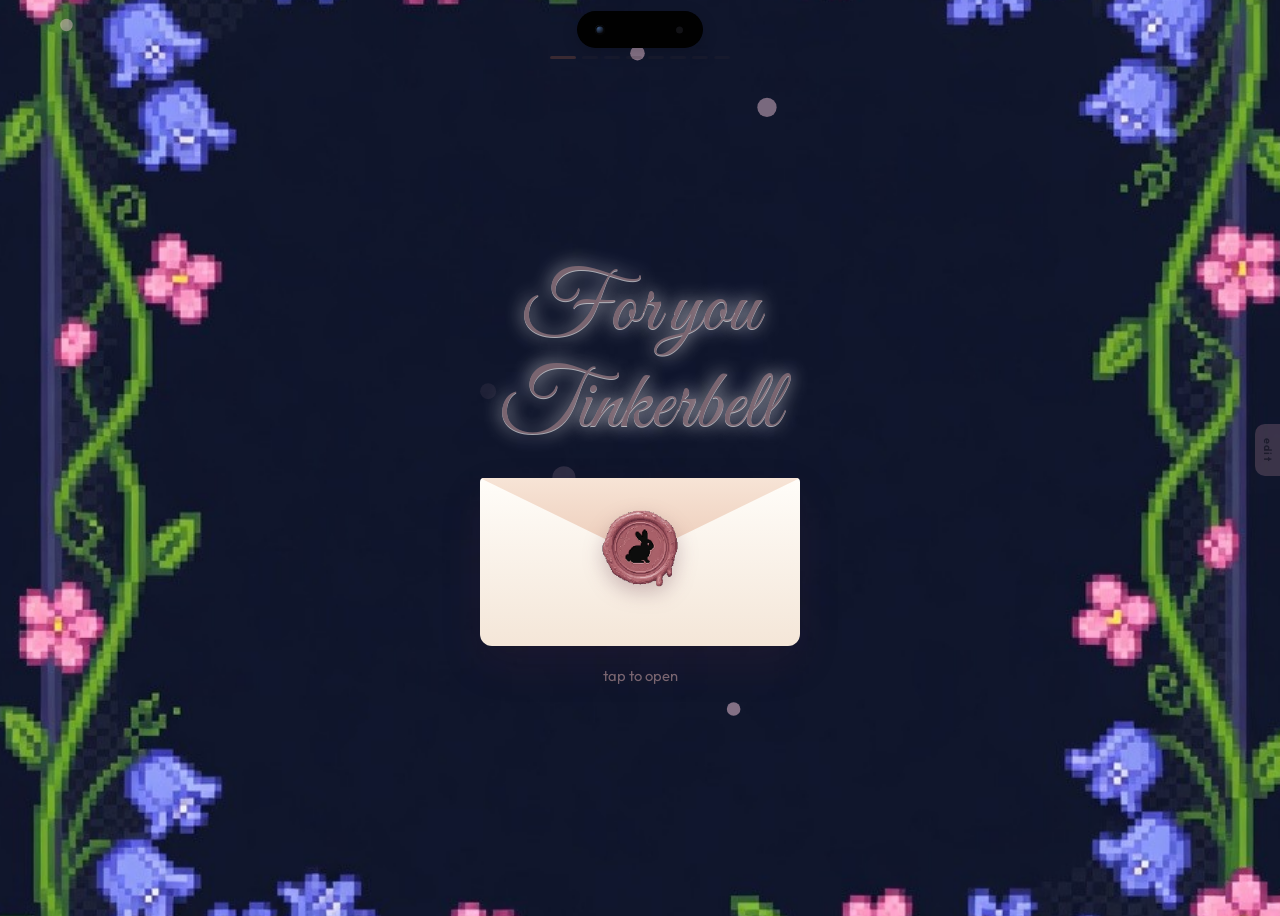
==== meadow/index.html @ b4013d32 "Publish the gift site." ====
<!DOCTYPE html>
<html lang="en">
  <head>
    <meta charset="utf-8" />
    <meta name="viewport" content="width=device-width, initial-scale=1" />
    <title>for Rinn</title>
    <link rel="preconnect" href="https://fonts.googleapis.com" />
    <link rel="preconnect" href="https://fonts.gstatic.com" crossorigin />
    <link
      href="https://fonts.googleapis.com/css2?family=Caveat:wght@500;600&family=Cormorant+Garamond:ital,wght@0,500;0,600;1,500&family=EB+Garamond:ital,wght@0,500;0,600;1,500;1,600&family=Great+Vibes&family=Italiana&family=Outfit:wght@300;400;500;600&family=Playfair+Display:ital,wght@0,500;0,600;1,500&display=swap"
      rel="stylesheet"
    />
    <link rel="stylesheet" href="https://cdn.cursors-4u.net/cursors/animated/tinkerbell-blue-glitter-wings-86681e17-32.css" />
    <link rel="stylesheet" href="styles.css" />
  </head>
  <body>
    <div class="world" id="world">
      <img class="world__meadow" data-src="images.forest" src="assets/melody-meadow.jpg" alt="" />
      <img class="world__clouds" data-src="images.clouds" src="assets/melody-clouds.jpg" alt="" />
    </div>
    <canvas id="sky" aria-hidden="true"></canvas>
    <img class="pixie" id="fairy" data-src="images.fairy" src="assets/pixie.png" alt="" hidden />

    <div class="steps" id="steps" aria-hidden="true"></div>
    <button type="button" class="page-back" id="pageBack" hidden>back</button>

    <main>
      <div class="mn-dim" id="mnDim"></div>
      <div class="meadow-notch" id="meadowNotch" aria-hidden="true">
        <i class="cam"></i>
        <i class="dot"></i>
        <div class="mn-play">
          <img id="mnCover" alt="" />
          <span class="mn-meta">
            <b id="mnTitle"></b>
            <small id="mnArtist"></small>
          </span>
          <div class="mn-controls">
            <button type="button" id="mnPrev" aria-label="previous">⏮</button>
            <button type="button" id="mnPlay" aria-label="play">▶</button>
            <button type="button" id="mnNext" aria-label="next">⏭</button>
          </div>
        </div>
      </div>

      <section class="panel is-on is-dusting" id="scene-open">
        <div class="mail" id="mail">
          <p class="for-you" id="forYou" data-text="load.forYou">For you Tinkerbell</p>
          <button class="letter-card" id="envSeal" type="button" aria-label="open">
            <span class="flap"></span>
            <img class="wax" data-src="images.seal" src="assets/seal.png" alt="" />
          </button>
          <p class="hold" id="holdHint" data-text="load.tap">tap to open</p>
        </div>
      </section>

      <section class="panel" id="scene-love">
        <p class="for-you" data-text="load.love">I love you</p>
        <button class="go" data-to="sky" data-text="load.loveNext">continue</button>
      </section>

      <section class="panel" id="scene-sky">
        <p class="tiny" data-text="sky.kicker">same sky</p>
        <h2 class="display" data-text="sky.title" data-mode="html">you’re far.<br />the moon’s still shared.</h2>
        <div class="windows">
          <div class="window">
            <span data-text="sky.here">here</span>
            <b id="clockHere">--:--</b>
            <em data-text="sky.withYou">with you</em>
          </div>
          <div class="window window--her">
            <span data-text="sky.there">there</span>
            <b id="clockThere">--:--</b>
            <em data-text="sky.thereTime">your night</em>
          </div>
        </div>
        <p class="soft" data-text="sky.lede">long distance doesn’t cancel a first date. it just makes the showing-up part louder.</p>
        <button class="go" data-to="story" data-text="sky.next">keep walking</button>
      </section>

      <section class="panel" id="scene-story">
        <article class="spread">
          <p class="tiny" data-text="story.kicker">chapter one</p>
          <h2 class="display" data-text="story.title" data-mode="html"></h2>
          <p class="soft" data-text="story.lede"></p>
          <p class="tale" id="tale" data-text="story.body"></p>
          <div class="page-nav">
            <button class="ghost" type="button" data-to="sky" data-text="story.back">turn back</button>
            <button class="go dark" data-to="color" data-text="story.next">turn the page</button>
          </div>
        </article>
      </section>

      <section class="panel" id="scene-color">
        <p class="tiny" data-text="color.kicker">her magic</p>
        <h2 class="display" data-text="color.title" data-mode="html"></h2>
        <p class="soft" data-text="color.lede"></p>
        <div class="picks">
          <button class="pick pick--pink" data-tint="pink">
            <img data-src="images.doorPink" src="assets/sky.jpg" alt="" />
            <em data-text="color.pinkHint"></em>
            <strong data-text="color.pinkLabel">pink</strong>
          </button>
          <button class="pick pick--blue" data-tint="blue">
            <img data-src="images.doorBlue" src="assets/moon.jpg" alt="" />
            <em data-text="color.blueHint"></em>
            <strong data-text="color.blueLabel">blue</strong>
          </button>
        </div>
      </section>

      <section class="panel" id="scene-play">
        <p class="tiny" data-text="play.kicker">the errand</p>
        <h2 class="display" data-text="play.title" data-mode="html">fill the heart</h2>
        <p class="soft" data-text="play.lede">tap until it glows. that’s how the meadow lets you in.</p>
        <button class="well" id="well" aria-label="fill the heart">
          <svg viewBox="0 0 32 29" class="well__svg">
            <defs>
              <clipPath id="hclip">
                <path d="M16 27S1 16 1 8.5C1 4 4.5 1 8.5 1 12 1 14.5 3 16 6c1.5-3 4-5 7.5-5C27.5 1 31 4 31 8.5 31 16 16 27 16 27z" />
              </clipPath>
            </defs>
            <path class="well__line" d="M16 27S1 16 1 8.5C1 4 4.5 1 8.5 1 12 1 14.5 3 16 6c1.5-3 4-5 7.5-5C27.5 1 31 4 31 8.5 31 16 16 27 16 27z" />
            <rect id="wellFill" x="0" y="29" width="32" height="29" clip-path="url(#hclip)" fill="#f3b7d0" />
          </svg>
          <span id="wellHint" data-text="play.tap">tap me</span>
        </button>
        <button class="ghost" data-to="letter" data-text="play.skip">skip</button>
      </section>

      <section class="panel panel--scroll" id="scene-letter">
        <p class="tiny" data-text="letter.kicker">the true part</p>
        <article class="note">
          <p class="letter" id="letter" data-text="letter.tap">open me.</p>
          <p class="sign" data-text="signOff">me</p>
          <button class="seal" id="seal" aria-label="open">
            <img data-src="images.seal" src="assets/seal.png" alt="" />
          </button>
        </article>
        <button class="go dark continue" data-next-ask data-text="letter.continue">keep going</button>
      </section>

      <section class="panel" id="scene-ask">
        <p class="tiny" data-text="ask.kicker">the ask</p>
        <h2 class="display" data-text="ask.title" data-mode="html"></h2>
        <p class="soft" data-text="ask.lede"></p>
        <div class="choices">
          <button class="go" data-yes data-text="ask.yes">i’m in</button>
          <button class="nah" data-no data-text="ask.no">nah</button>
        </div>
        <p class="mercy" hidden data-text="ask.mercy"></p>
      </section>

      <section class="panel" id="scene-date" hidden>
        <p class="tiny" data-text="date.kicker">chapter two</p>
        <h2 class="display" data-text="date.title" data-mode="html"></h2>
        <p class="soft" data-text="date.lede"></p>
        <p class="tiny" data-text="date.kindLabel">the date</p>
        <div class="chips">
          <button class="chip" data-kind="movie" data-text="date.kinds.movie"></button>
          <button class="chip" data-kind="walk" data-text="date.kinds.walk"></button>
          <button class="chip" data-kind="questions" data-text="date.kinds.questions"></button>
        </div>
        <p class="tiny" data-text="date.whenLabel">when</p>
        <div class="chips">
          <button class="chip" data-when="weeknight" data-text="date.whens.weeknight"></button>
          <button class="chip" data-when="weekend" data-text="date.whens.weekend"></button>
          <button class="chip" data-when="you" data-text="date.whens.you"></button>
        </div>
        <button class="go" data-lock data-text="date.lock">that’s our date</button>
      </section>

      <section class="panel" id="scene-yes" hidden>
        <div class="kept">
          <img data-src="images.finale" src="assets/storybook.jpg" alt="" />
          <div>
            <p class="tiny" data-text="yes.kicker">kept</p>
            <h2 class="display" data-text="yes.title" data-mode="html"></h2>
            <p class="picked"></p>
            <p class="soft" id="app-line" data-text="yes.appLine"></p>
            <p class="soft" data-text="yes.textMe"></p>
          </div>
        </div>
      </section>

      <section class="panel" id="scene-kind" hidden>
        <p class="tiny" data-text="kind.kicker"></p>
        <h2 class="display" data-text="kind.title" data-mode="html"></h2>
        <p class="soft" data-text="kind.lede"></p>
      </section>
    </main>

    <div id="midGuides" class="mid-guides" hidden>
      <i class="v"></i>
      <i class="h"></i>
    </div>
    <button class="studio-tab" id="studioTab" type="button" title="edit meadow">edit</button>
    <aside class="studio" id="studio" hidden>
      <header>
        <b>meadow</b>
        <button type="button" id="studioClose">close</button>
      </header>
      <p class="studio-hint">mark words on the page, or inside a box. style hits only that mark.</p>
      <div class="style-tool" id="styleTool">
        <p class="mark-read" id="markRead">mark the words. only that part changes.</p>
        <span class="style-lab">font</span>
        <select id="fontPick">
          <option value="">keep font</option>
          <option value="Outfit, system-ui, sans-serif">Outfit</option>
          <option value="'EB Garamond', Georgia, serif">Garamond</option>
          <option value="'Playfair Display', Georgia, serif">Playfair</option>
          <option value="'Cormorant Garamond', Georgia, serif">Cormorant</option>
          <option value="Italiana, serif">Italiana</option>
          <option value="'Great Vibes', cursive">Script</option>
          <option value="'Caveat', cursive">Hand</option>
        </select>
        <span class="style-lab">size</span>
        <select id="sizePick">
          <option value="">keep size</option>
          <option value="14px">14</option>
          <option value="18px">18</option>
          <option value="22px">22</option>
          <option value="28px">28</option>
          <option value="36px">36</option>
          <option value="48px">48</option>
          <option value="64px">64</option>
          <option value="84px">84</option>
        </select>
        <label class="color-line">exact size <input id="sizeNum" type="number" min="12" max="160" step="1" value="46" /></label>
        <div class="style-styles">
          <button type="button" data-write="bold" title="bold"><b>B</b></button>
          <button type="button" data-write="light" title="light">Lt</button>
          <button type="button" data-write="italic" title="italic"><i>I</i></button>
          <button type="button" data-write="underline" title="underline"><u>U</u></button>
          <button type="button" data-write="caps" title="caps">Aa</button>
          <button type="button" data-write="shadow" title="shadow">Sh</button>
        </div>
        <span class="style-lab">this line</span>
        <div class="style-styles">
          <button type="button" data-align="left">left</button>
          <button type="button" data-align="center">middle</button>
          <button type="button" data-align="right">right</button>
        </div>
        <span class="style-lab">place this line</span>
        <div class="place-row">
          <button type="button" id="sizeDown" title="smaller, one row down">−</button>
          <button type="button" id="sizeUp" title="bigger, one row up">+</button>
          <button type="button" id="rowUp" title="up one row">up</button>
          <button type="button" id="rowDown" title="down one row">down</button>
        </div>
        <p class="place-note">drag the line on the page. the cross is the middle, across and down.</p>
        <button type="button" class="style-clear" id="placeReset">put this line back</button>
        <span class="style-lab">this text appears</span>
        <select id="textEnter">
          <option value="">blur (as now)</option>
          <option value="appear">appear</option>
          <option value="fade">fade</option>
          <option value="fly-up">fly up</option>
          <option value="fly-down">fly down</option>
          <option value="fly-left">fly left</option>
          <option value="fly-right">fly right</option>
          <option value="float">float in</option>
          <option value="zoom">zoom</option>
          <option value="wipe">wipe</option>
          <option value="bounce">bounce</option>
          <option value="swivel">swivel</option>
        </select>
        <span class="style-lab">this text leaves</span>
        <select id="textExit">
          <option value="">with the page</option>
          <option value="fade">fade</option>
          <option value="fly-up">fly up</option>
          <option value="fly-down">fly down</option>
          <option value="fly-left">fly left</option>
          <option value="fly-right">fly right</option>
          <option value="zoom">zoom out</option>
          <option value="disappear">disappear</option>
        </select>
        <span class="style-lab">this slide appears</span>
        <select id="slideEnter">
          <option value="">blur (as now)</option>
          <option value="appear">appear</option>
          <option value="fade">fade</option>
          <option value="push">push</option>
          <option value="wipe">wipe</option>
          <option value="zoom">zoom</option>
          <option value="dissolve">dissolve</option>
        </select>
        <span class="style-lab">this slide leaves</span>
        <select id="slideExit">
          <option value="">blur (as now)</option>
          <option value="fade">fade</option>
          <option value="push">push</option>
          <option value="wipe">wipe</option>
          <option value="zoom">zoom</option>
          <option value="dissolve">dissolve</option>
          <option value="disappear">disappear</option>
        </select>
        <span class="style-lab">ink</span>
        <div class="swatches" id="inkSwatches"></div>
        <label class="color-line">custom ink <input type="color" id="inkPick" value="#3a2a32" /></label>
        <span class="style-lab">highlight</span>
        <div class="swatches" id="hiSwatches"></div>
        <button type="button" class="style-clear" id="styleClear">clear style on the mark</button>
      </div>
      <div class="studio-block">
        <label id="skyLabel">wallpaper for this page</label>
        <div class="sky-picker" id="skyPicker"></div>
      </div>
      <div id="pageOrder"></div>
      <div class="studio-pages" id="studioPages"></div>
      <div id="studioFields"></div>
      <p class="studio-msg" id="studioMsg"></p>
      <button type="button" class="studio-save" id="studioSave">save this page</button>
    </aside>
    <script src="content.js"></script>
    <script src="app.js"></script>
  </body>
</html>
---- meadow/styles.css ----
:root {
  --rose: #f4b6c8;
  --ink: #3a2a32;
  --muted: #7a6570;
  --cream: #fff6f0;
  --paper: #fffaf4;
  --line: rgba(58, 42, 50, 0.12);
  --shadow: 0 24px 60px rgba(90, 40, 60, 0.18);
  --ease: cubic-bezier(0.22, 1, 0.36, 1);
  --serif: "EB Garamond", Georgia, serif;
  --ui: "Outfit", system-ui, sans-serif;
  --script: "Great Vibes", cursive;
}

* { box-sizing: border-box; }
html, body {
  margin: 0;
  min-height: 100%;
  background: #f7d6e4;
  color: var(--ink);
  font-family: var(--ui);
  overflow: hidden;
  -webkit-font-smoothing: antialiased;
}
body.is-touch { cursor: auto; }
.pixie { display: none !important; }

.world {
  position: fixed;
  inset: -6%;
  z-index: 0;
  pointer-events: none;
}
.world__meadow, .world__clouds {
  position: absolute;
  inset: 0;
  width: 100%;
  height: 100%;
  object-fit: cover;
}
.world__clouds { opacity: 0.32; mix-blend-mode: soft-light; }

#sky {
  position: fixed;
  inset: 0;
  z-index: 1;
  pointer-events: none;
}

.petals, .floaties {
  position: fixed;
  inset: 0;
  z-index: 2;
  pointer-events: none;
  overflow: hidden;
}
.petal {
  position: absolute;
  top: -20px;
  width: 14px;
  height: 10px;
  border-radius: 80% 0;
  background: linear-gradient(135deg, #fff, var(--rose));
  animation: fall linear infinite;
}
.floater {
  position: absolute;
  bottom: -90px;
  object-fit: contain;
  animation: rise linear infinite;
  filter: drop-shadow(0 8px 12px rgba(0,0,0,.12));
}
@keyframes fall {
  0% { transform: translateY(0) rotate(0); opacity: 0; }
  10% { opacity: .9; }
  100% { transform: translateY(110vh) rotate(340deg); opacity: .2; }
}
@keyframes rise {
  0% { transform: translateY(0) rotate(-8deg); opacity: 0; }
  10% { opacity: .95; }
  100% { transform: translateY(-120vh) rotate(10deg); opacity: 0; }
}

.pixie {
  position: fixed;
  top: 0; left: 0;
  width: 78px; height: 78px;
  object-fit: contain;
  pointer-events: none;
  z-index: 80;
  filter: drop-shadow(0 0 12px rgba(255,220,130,.7));
}
body.is-touch .pixie {
  width: 58px; height: 58px;
  right: 10px; bottom: 14px; left: auto; top: auto;
}

.corners img {
  position: fixed;
  z-index: 6;
  width: 72px; height: 72px;
  object-fit: contain;
  pointer-events: none;
  filter: drop-shadow(0 6px 10px rgba(0,0,0,.1));
}
.corners img:nth-child(1) { top: 8px; left: 8px; transform: rotate(-10deg); }
.corners img:nth-child(2) { top: 8px; right: 8px; transform: scaleX(-1) rotate(-8deg); }
.corners img:nth-child(3) { bottom: 8px; left: 10px; }
.corners img:nth-child(4) { bottom: 8px; right: 10px; }

.meadow-notch {
  position: fixed;
  top: 11px;
  left: 50%;
  transform: translateX(-50%);
  width: 126px;
  height: 37px;
  background: #010101;
  border-radius: 999px;
  z-index: 12;
  pointer-events: none;
  box-shadow: 0 4px 16px rgba(0,0,0,.18);
  transition:
    top 0.62s cubic-bezier(0.32, 0.72, 0, 1),
    width 0.62s cubic-bezier(0.32, 0.72, 0, 1),
    height 0.62s cubic-bezier(0.32, 0.72, 0, 1),
    transform 0.62s cubic-bezier(0.32, 0.72, 0, 1),
    border-radius 0.62s cubic-bezier(0.32, 0.72, 0, 1);
}
.meadow-notch.is-playing { pointer-events: auto; }
.mn-dim {
  position: fixed;
  inset: 0;
  z-index: 11;
  background: rgba(24, 12, 18, 0.28);
  opacity: 0;
  pointer-events: none;
  transition: opacity 0.45s ease;
}
.mn-dim.on { opacity: 1; pointer-events: auto; }
.meadow-notch.is-open,
.meadow-notch.is-playing {
  width: 220px;
  height: 40px;
}
.meadow-notch.is-sheet {
  top: 46%;
  width: min(300px, 86vw);
  height: 340px;
  transform: translate(-50%, -50%);
  border-radius: 28px;
  z-index: 20;
}
.meadow-notch.is-playing .cam,
.meadow-notch.is-playing .dot,
.meadow-notch.is-open .cam,
.meadow-notch.is-open .dot { opacity: 0; }
.mn-play {
  position: absolute;
  inset: 0;
  display: flex;
  align-items: center;
  gap: 8px;
  padding: 0 7px;
  opacity: 0;
  color: #fff;
  font-family: Outfit, system-ui, sans-serif;
}
.meadow-notch.is-playing .mn-play { opacity: 1; }
.mn-play img {
  width: 26px;
  height: 26px;
  border-radius: 7px;
  object-fit: cover;
  flex: 0 0 26px;
  background: #222;
}
.mn-meta {
  flex: 1;
  min-width: 0;
  display: flex;
  flex-direction: column;
}
.mn-play b {
  font-size: 0.68rem;
  font-weight: 600;
  white-space: nowrap;
  overflow: hidden;
  text-overflow: ellipsis;
}
.mn-play small {
  display: none;
  opacity: 0.7;
  font-size: 0.78rem;
}
.meadow-notch.is-sheet .mn-play {
  flex-direction: column;
  justify-content: center;
  gap: 14px;
  padding: 22px 18px;
}
.meadow-notch.is-sheet .mn-play img {
  width: 168px;
  height: 168px;
  border-radius: 18px;
}
.meadow-notch.is-sheet .mn-meta { align-items: center; text-align: center; }
.meadow-notch.is-sheet .mn-play b { font-size: 1rem; }
.meadow-notch.is-sheet .mn-play small { display: block; }
.mn-controls { display: contents; }
.meadow-notch.is-sheet .mn-controls {
  display: flex;
  align-items: center;
  justify-content: center;
  gap: 22px;
}
.meadow-notch.is-sheet .mn-play button { width: 36px; height: 36px; font-size: 1rem; }
.mn-play button {
  border: 0;
  background: transparent;
  color: #fff;
  width: 22px;
  height: 22px;
  padding: 0;
  font-size: 0.72rem;
  cursor: pointer;
  flex: 0 0 auto;
}
.letter-card.is-orb {
  overflow: hidden;
  box-shadow: none;
  border-radius: 50%;
  background: #010101;
}
.letter-card.is-orb .flap,
.letter-card.is-orb .wax { opacity: 0; }
.meadow-notch .cam,
.meadow-notch .dot {
  position: absolute;
  top: 50%;
  transform: translateY(-50%);
  border-radius: 50%;
}
.meadow-notch .cam {
  left: 18px;
  width: 10px;
  height: 10px;
  background: radial-gradient(circle at 34% 30%, #3d5a86, #09090c 64%);
  box-shadow: inset 0 0 0 1.4px #050506;
}
.meadow-notch .dot {
  right: 20px;
  width: 7px;
  height: 7px;
  background: #121216;
}
body.studio-open .meadow-notch {
  left: calc((100% - min(400px, 46vw)) / 2);
}
.steps {
  position: fixed;
  top: 56px;
  left: 50%;
  transform: translateX(-50%);
  z-index: 7;
  display: flex;
  gap: 6px;
}
.steps i {
  width: 16px; height: 3px;
  border-radius: 2px;
  background: rgba(58,42,50,.18);
}
.steps i.on { background: #3a2a32; width: 26px; }
.steps i.done { background: var(--rose); }
.page-back {
  position: fixed;
  left: 18px;
  bottom: 18px;
  z-index: 8;
  border: 0;
  background: rgba(255, 250, 244, 0.86);
  color: #3a2a32;
  font-family: var(--ui);
  letter-spacing: 0.14em;
  text-transform: uppercase;
  font-size: 0.72rem;
  padding: 10px 14px;
  border-radius: 999px;
  cursor: pointer;
  box-shadow: 0 8px 20px rgba(58, 42, 50, 0.08);
}
.page-back[hidden] { display: none !important; }
.page-nav {
  display: flex;
  justify-content: center;
  align-items: center;
  gap: 18px;
  margin-top: 8px;
}
.seal.is-breaking {
  animation: sealBreak 0.55s cubic-bezier(0.22, 1, 0.36, 1);
}
@keyframes sealBreak {
  0% { transform: rotate(0deg) scale(1); }
  25% { transform: rotate(-10deg) scale(1.06); }
  55% { transform: rotate(8deg) scale(0.94); }
  100% { transform: rotate(0deg) scale(1); }
}

main { position: relative; z-index: 4; min-height: 100dvh; }

.panel {
  position: absolute;
  inset: 0;
  display: grid;
  place-items: center;
  padding: 88px 22px 40px;
  opacity: 0;
  pointer-events: none;
  transform: translateY(16px);
  transition: opacity .7s var(--ease), transform .7s var(--ease);
}
.panel.is-on {
  opacity: 1;
  pointer-events: auto;
  transform: none;
  z-index: 5;
  grid-template-columns: minmax(0, 1fr);
}
.panel.is-on.is-leaving {
  pointer-events: none;
  transition: none;
  animation: panelBlurOut 0.7s ease forwards;
}
@keyframes panelBlurOut {
  from { opacity: 1; filter: blur(0); transform: translateY(0); }
  to { opacity: 0; filter: blur(14px); transform: translateY(-18px); }
}
.panel--scroll.is-on {
  display: flex;
  flex-direction: column;
  align-items: center;
  justify-content: flex-start;
  overflow-y: auto;
  -webkit-overflow-scrolling: touch;
}

.tiny {
  margin: 0 0 10px;
  font-size: .7rem;
  letter-spacing: .32em;
  text-transform: uppercase;
  color: var(--muted);
}
.display {
  margin: 0 auto 12px;
  max-width: 16ch;
  font-family: var(--serif);
  font-size: clamp(2.1rem, 6.5vw, 4.2rem);
  font-weight: 500;
  line-height: 1;
  letter-spacing: -.03em;
  text-align: center;
}
.soft {
  margin: 0 auto 22px;
  max-width: 38ch;
  color: var(--muted);
  line-height: 1.6;
  text-align: center;
  font-weight: 300;
}
.script {
  margin: 0;
  font-family: var(--script);
  font-size: clamp(4.4rem, 16vw, 8rem);
  font-weight: 400;
  line-height: .9;
  background: linear-gradient(180deg, #fff, #f3c4d8 50%, #d9a07a);
  -webkit-background-clip: text;
  background-clip: text;
  color: transparent;
}
.script span {
  display: inline-block;
  opacity: 0;
  transform: translateY(20px);
  animation: in .9s var(--ease) forwards;
}
@keyframes in { to { opacity: 1; transform: none; } }

.mail {
  width: min(320px, 88vw);
  position: relative;
  text-align: center;
}
.for-you {
  margin: 0 0 22px;
  font-family: var(--script);
  font-size: clamp(2.2rem, 8vw, 3.4rem);
  font-weight: 400;
  line-height: 1.15;
  white-space: pre-line;
  color: #2a1c24;
  text-shadow: 0 0 18px rgba(255, 255, 255, 0.85), 0 1px 0 rgba(255, 255, 255, 0.6);
  animation: envIn 0.9s var(--ease) both;
}
.letter-card {
  position: relative;
  width: 100%;
  height: 168px;
  border: 0;
  padding: 0;
  cursor: pointer;
  background: linear-gradient(#fffdf9, #f4e6d8);
  border-radius: 4px 4px 12px 12px;
  box-shadow: 0 18px 40px rgba(90, 40, 60, 0.16);
  animation: envIn 1.05s var(--ease) 0.08s both;
  overflow: hidden;
}
.letter-card .flap {
  position: absolute;
  left: 0; right: 0; top: 0;
  height: 78px;
  background: linear-gradient(#f7e4d6, #eccbb8);
  clip-path: polygon(0 0, 100% 0, 50% 100%);
}
.letter-card .wax {
  position: absolute;
  left: 50%;
  top: 30px;
  width: 78px;
  height: 80px;
  margin-left: -39px;
  object-fit: contain;
  pointer-events: none;
  z-index: 2;
  filter: drop-shadow(0 8px 10px rgba(90, 40, 60, 0.28));
}
.letter-card:active { transform: scale(0.98); }
.mail.is-open .hold {
  opacity: 0;
  transition: 0.35s ease;
}
.suck-orb {
  position: fixed;
  z-index: 40;
  border-radius: 50%;
  background: #010101;
  pointer-events: none;
  box-shadow: 0 10px 28px rgba(0, 0, 0, 0.28);
  opacity: 0;
}
@keyframes envIn {
  from { opacity: 0; transform: translateY(18px); }
  to { opacity: 1; transform: none; }
}
.hold { color: var(--muted); font-size: .92rem; margin: 16px 0 0; }

body[data-sky="aurora"] {
  background: linear-gradient(180deg, #1b1433 0%, #5b6db5 42%, #f4b6c8 100%);
}
body[data-sky="aurora"] .world__meadow,
body[data-sky="aurora"] .world__clouds { opacity: 0; }
body[data-sky="night"] { background: #0d1018; }
body[data-sky="night"] .world__clouds { opacity: 0.12; }
body[data-sky="paper"] { background: #f3e6d4; }
body[data-sky="rose"] { background: linear-gradient(180deg, #ffd6e8, #c97a9a); }
body[data-sky="ocean"] { background: linear-gradient(180deg, #d5e7f8, #3a5a8c); }
body[data-sky="lilac"] { background: linear-gradient(180deg, #efe4ff, #8d74c4); }
body[data-sky="gold"] { background: linear-gradient(180deg, #fff1cf, #e0a15a); }
body[data-sky="candle"] { background: linear-gradient(180deg, #2a160f, #c47a45 70%, #f2d2a2); }
body[data-sky="blush"] { background: linear-gradient(165deg, #fff7f2, #f4b6c8 55%, #8fb4ea); }
body[data-sky="midnight"] { background: radial-gradient(circle at 50% 20%, #243056, #070910 70%); }
body[data-sky="peach"] { background: linear-gradient(180deg, #ffe0cc, #f0a07a); }
body[data-sky="fairy"] { background: radial-gradient(circle at 30% 20%, #fff6c8, transparent 40%), linear-gradient(180deg, #1b1433, #f4b6c8); }
body[data-sky="rain"] { background: linear-gradient(180deg, #8ea0b5, #2c3644); }
body[data-sky="rose"] .world__meadow,
body[data-sky="rose"] .world__clouds,
body[data-sky="ocean"] .world__meadow,
body[data-sky="ocean"] .world__clouds,
body[data-sky="lilac"] .world__meadow,
body[data-sky="lilac"] .world__clouds,
body[data-sky="gold"] .world__meadow,
body[data-sky="gold"] .world__clouds,
body[data-sky="candle"] .world__meadow,
body[data-sky="candle"] .world__clouds,
body[data-sky="blush"] .world__meadow,
body[data-sky="blush"] .world__clouds,
body[data-sky="midnight"] .world__meadow,
body[data-sky="midnight"] .world__clouds,
body[data-sky="peach"] .world__meadow,
body[data-sky="peach"] .world__clouds,
body[data-sky="fairy"] .world__meadow,
body[data-sky="fairy"] .world__clouds,
body[data-sky="rain"] .world__meadow,
body[data-sky="rain"] .world__clouds { opacity: 0; }
.is-dusting { visibility: hidden !important; }
.mg-word {
  display: inline-block;
  white-space: nowrap;
}
.mg {
  display: inline-block;
  vertical-align: baseline;
  line-height: inherit;
}
.magic-in .mg {
  animation: mgIn 0.55s cubic-bezier(0.22, 1, 0.36, 1) forwards;
  animation-delay: calc(var(--i) * 0.04s);
}
.magic-out .mg {
  animation: mgOut 0.55s ease forwards;
  animation-delay: calc(var(--i) * 0.028s);
}
.magic-block.magic-in { animation: mgIn 0.7s cubic-bezier(0.22, 1, 0.36, 1) forwards; }
.magic-block.magic-out { animation: mgOut 0.65s ease forwards; }
.letter-card.magic-hold { opacity: 0; }
.letter-card.magic-in { animation: cardIn 0.8s cubic-bezier(0.22, 1, 0.36, 1) 0.1s forwards; }
.letter-card.magic-out { animation: cardOut 0.6s ease forwards; }
@keyframes mgIn {
  from { opacity: 0; transform: translateY(8px); filter: blur(6px); }
  to { opacity: 1; transform: none; filter: blur(0); }
}
@keyframes mgOut {
  from { opacity: 1; transform: none; filter: blur(0); }
  to { opacity: 0; transform: translateY(-8px); filter: blur(8px); }
}
@keyframes cardIn {
  from { opacity: 0; transform: translateY(12px); filter: blur(8px); }
  to { opacity: 1; transform: none; filter: blur(0); }
}
@keyframes cardOut {
  to { opacity: 0; transform: translateY(-8px); filter: blur(10px); }
}

.studio-tab {
  position: fixed;
  top: 50%;
  right: 0;
  z-index: 91;
  transform: translateY(-50%);
  border: 0;
  writing-mode: vertical-rl;
  padding: 14px 7px;
  border-radius: 10px 0 0 10px;
  background: rgba(244, 182, 200, 0.55);
  color: #3a2a32;
  font: 600 0.68rem/1 var(--ui);
  letter-spacing: 0.12em;
  cursor: pointer;
  opacity: 0.35;
}
.studio-tab:hover { opacity: 1; }
body.studio-open .studio-tab { display: none; }
.studio {
  position: fixed;
  top: 0;
  right: 0;
  bottom: 0;
  z-index: 90;
  width: min(400px, 46vw);
  background: #fffaf6;
  color: #3a2a32;
  box-shadow: -16px 0 40px rgba(30, 10, 20, 0.16);
  padding: 14px 14px 18px;
  overflow: auto;
  font-family: var(--ui);
}
.studio[hidden] { display: none !important; }
body.studio-open .world,
body.studio-open #sky,
body.studio-open .steps {
  right: min(400px, 46vw);
  width: auto;
}
body.studio-open main {
  margin-right: min(400px, 46vw);
}
.studio header {
  display: flex;
  justify-content: space-between;
  align-items: center;
  margin-bottom: 8px;
}
.studio header b { font-size: 0.95rem; }
.studio header button {
  border: 0;
  background: transparent;
  color: #7a6570;
  cursor: pointer;
}
.studio-hint { font-size: 0.75rem; color: #7a6570; margin: 0 0 12px; }
.studio-pages {
  display: flex;
  flex-wrap: wrap;
  gap: 6px;
  margin: 0 0 12px;
}
.studio-pages button {
  border: 0;
  border-radius: 999px;
  padding: 5px 9px;
  background: #f3e6ea;
  color: #3a2a32;
  font: 600 0.68rem/1 var(--ui);
  cursor: pointer;
}
.studio-pages button.on { background: #f4b6c8; }
.studio-block { margin: 0 0 12px; }
.studio-block label {
  display: block;
  font-size: 0.68rem;
  letter-spacing: 0.14em;
  text-transform: uppercase;
  color: #7a6570;
  margin-bottom: 6px;
}
.studio-block input,
.studio-block textarea,
.studio-edit {
  width: 100%;
  border: 1px solid rgba(58, 42, 50, 0.14);
  border-radius: 10px;
  padding: 8px 10px;
  font: 15px/1.45 var(--ui);
  background: #fff;
  color: #3a2a32;
}
.studio-edit {
  min-height: 2.8em;
  white-space: pre-wrap;
  overflow-wrap: anywhere;
}
.studio-edit[data-kind="area"] { min-height: 7.4em; }
.studio-edit:focus,
.studio-edit.is-marked {
  border-color: #e07a9a;
  box-shadow: 0 0 0 3px rgba(244, 182, 200, 0.45);
  outline: none;
}
.is-style-target {
  outline: 2px solid #e07a9a;
  outline-offset: 5px;
  border-radius: 10px;
}
.style-tool {
  margin: 0 0 14px;
  padding-bottom: 12px;
  border-bottom: 1px solid rgba(58, 42, 50, 0.08);
}
.mark-read {
  margin: 0 0 8px;
  min-height: 2.4em;
  font-size: 0.78rem;
  color: #7a6570;
}
.mark-read b { color: #3a2a32; font-weight: 600; }
.style-lab {
  display: block;
  margin: 8px 0 4px;
  font-size: 0.68rem;
  letter-spacing: 0.14em;
  text-transform: uppercase;
  color: #7a6570;
}
.style-tool select {
  width: 100%;
  border: 1px solid rgba(58, 42, 50, 0.14);
  border-radius: 10px;
  padding: 7px 8px;
  background: #fff;
  color: #3a2a32;
  font: 14px/1.2 var(--ui);
}
.style-styles { display: flex; flex-wrap: wrap; gap: 6px; margin-top: 8px; }
.style-styles button,
.style-clear {
  border: 1px solid rgba(58, 42, 50, 0.12);
  background: #fff;
  color: #3a2a32;
  border-radius: 9px;
  cursor: pointer;
  font-family: var(--ui);
}
.style-styles button {
  flex: 1 1 28%;
  height: 32px;
  font-weight: 650;
}
.style-styles button.on { background: #f4b6c8; }
.swatches { display: flex; flex-wrap: wrap; gap: 6px; }
.swatch {
  width: 22px;
  height: 22px;
  padding: 0;
  border-radius: 50%;
  border: 1px solid rgba(58, 42, 50, 0.18);
  cursor: pointer;
}
.color-line {
  display: flex;
  align-items: center;
  gap: 8px;
  margin-top: 6px;
  font-size: 0.75rem;
  color: #7a6570;
}
.style-clear {
  width: 100%;
  margin-top: 8px;
  padding: 8px;
  font-size: 0.75rem;
  font-weight: 600;
}
.place-row { display: flex; gap: 6px; }
.place-row button {
  flex: 1;
  height: 32px;
  border: 1px solid rgba(58, 42, 50, 0.12);
  background: #fff;
  color: #3a2a32;
  border-radius: 9px;
  cursor: pointer;
  font: 600 0.78rem/1 var(--ui);
}
.place-note { margin: 6px 0 0; font-size: 0.72rem; color: #7a6570; }
.order-row { display: flex; align-items: center; gap: 6px; margin: 0 0 6px; }
.order-row b { flex: 1; font-size: 0.85rem; font-weight: 600; text-transform: lowercase; }
.order-row button {
  border: 1px solid rgba(58, 42, 50, 0.12);
  background: #fff;
  color: #3a2a32;
  border-radius: 9px;
  padding: 4px 8px;
  font: 600 0.72rem/1 var(--ui);
  cursor: pointer;
}
.order-row button:disabled { opacity: 0.35; }
body.studio-open [data-text] { cursor: grab; }
body.studio-open [data-text].is-placing { cursor: grabbing; outline: 1px dashed rgba(224, 122, 154, 0.9); outline-offset: 4px; }
.mid-guides {
  position: fixed;
  z-index: 30;
  pointer-events: none;
}
.mid-guides[hidden] { display: none !important; }
.mid-guides .v,
.mid-guides .h {
  position: absolute;
  background: rgba(224, 122, 154, 0.95);
}
.mid-guides .v { left: 50%; top: 0; bottom: 0; width: 1px; }
.mid-guides .h { top: 50%; left: 0; right: 0; height: 1px; }
.mid-guides.hot-x .v,
.mid-guides.hot-y .h {
  background: #fff;
  box-shadow: 0 0 0 1px #e07a9a;
}
.panel.ppt-enter,
.panel.ppt-leave { transition: none; }
.panel.ppt-enter[data-enter="appear"] { animation: pptAppear .35s steps(1, end) both; }
.panel.ppt-enter[data-enter="fade"] { animation: pptFadeIn .7s ease both; }
.panel.ppt-enter[data-enter="push"] { animation: pptPushIn .7s cubic-bezier(0.22, 1, 0.36, 1) both; }
.panel.ppt-enter[data-enter="wipe"] { animation: pptWipeIn .7s ease both; }
.panel.ppt-enter[data-enter="zoom"] { animation: pptZoomIn .7s cubic-bezier(0.22, 1, 0.36, 1) both; }
.panel.ppt-enter[data-enter="dissolve"] { animation: pptDissolveIn .8s ease both; }
.panel.is-on.ppt-leave[data-leave="fade"] { animation: pptFadeOut .7s ease both; }
.panel.is-on.ppt-leave[data-leave="push"] { animation: pptPushOut .7s ease both; }
.panel.is-on.ppt-leave[data-leave="wipe"] { animation: pptWipeOut .7s ease both; }
.panel.is-on.ppt-leave[data-leave="zoom"] { animation: pptZoomOut .7s ease both; }
.panel.is-on.ppt-leave[data-leave="dissolve"] { animation: pptDissolveOut .7s ease both; }
.panel.is-on.ppt-leave[data-leave="disappear"] { animation: pptDisappear .2s steps(1, end) both; }
.ppt-in[data-ppt="appear"] { animation: pptAppear .35s steps(1, end) both; }
.ppt-in[data-ppt="fade"] { animation: pptFadeIn .65s ease both; }
.ppt-in[data-ppt="fly-up"] { animation: pptFlyUp .7s cubic-bezier(0.22, 1, 0.36, 1) both; }
.ppt-in[data-ppt="fly-down"] { animation: pptFlyDown .7s cubic-bezier(0.22, 1, 0.36, 1) both; }
.ppt-in[data-ppt="fly-left"] { animation: pptFlyLeft .7s cubic-bezier(0.22, 1, 0.36, 1) both; }
.ppt-in[data-ppt="fly-right"] { animation: pptFlyRight .7s cubic-bezier(0.22, 1, 0.36, 1) both; }
.ppt-in[data-ppt="float"] { animation: pptFloatIn .8s ease both; }
.ppt-in[data-ppt="zoom"] { animation: pptZoomIn .65s cubic-bezier(0.22, 1, 0.36, 1) both; }
.ppt-in[data-ppt="wipe"] { animation: pptWipeIn .7s ease both; }
.ppt-in[data-ppt="bounce"] { animation: pptBounce .8s cubic-bezier(0.22, 1, 0.36, 1) both; }
.ppt-in[data-ppt="swivel"] { animation: pptSwivel .7s ease both; }
.ppt-out[data-ppt-out="fade"] { animation: pptFadeOut .55s ease both; }
.ppt-out[data-ppt-out="fly-up"] { animation: pptFlyOutUp .55s ease both; }
.ppt-out[data-ppt-out="fly-down"] { animation: pptFlyOutDown .55s ease both; }
.ppt-out[data-ppt-out="fly-left"] { animation: pptFlyOutLeft .55s ease both; }
.ppt-out[data-ppt-out="fly-right"] { animation: pptFlyOutRight .55s ease both; }
.ppt-out[data-ppt-out="zoom"] { animation: pptZoomOut .55s ease both; }
.ppt-out[data-ppt-out="disappear"] { animation: pptDisappear .2s steps(1, end) both; }
@keyframes pptAppear { from { opacity: 0; } to { opacity: 1; } }
@keyframes pptFadeIn { from { opacity: 0; } to { opacity: 1; } }
@keyframes pptFadeOut { to { opacity: 0; } }
@keyframes pptDisappear { to { opacity: 0; } }
@keyframes pptFlyUp { from { opacity: 0; transform: translateY(36px); } to { opacity: 1; transform: none; } }
@keyframes pptFlyDown { from { opacity: 0; transform: translateY(-36px); } to { opacity: 1; transform: none; } }
@keyframes pptFlyLeft { from { opacity: 0; transform: translateX(40px); } to { opacity: 1; transform: none; } }
@keyframes pptFlyRight { from { opacity: 0; transform: translateX(-40px); } to { opacity: 1; transform: none; } }
@keyframes pptFlyOutUp { to { opacity: 0; transform: translateY(-28px); } }
@keyframes pptFlyOutDown { to { opacity: 0; transform: translateY(28px); } }
@keyframes pptFlyOutLeft { to { opacity: 0; transform: translateX(-36px); } }
@keyframes pptFlyOutRight { to { opacity: 0; transform: translateX(36px); } }
@keyframes pptFloatIn { from { opacity: 0; transform: translateY(18px); } to { opacity: 1; transform: none; } }
@keyframes pptZoomIn { from { opacity: 0; transform: scale(0.82); } to { opacity: 1; transform: none; } }
@keyframes pptZoomOut { to { opacity: 0; transform: scale(0.8); } }
@keyframes pptPushIn { from { opacity: 0; transform: translateX(12%); } to { opacity: 1; transform: none; } }
@keyframes pptPushOut { to { opacity: 0; transform: translateX(-12%); } }
@keyframes pptWipeIn { from { clip-path: inset(0 100% 0 0); } to { clip-path: inset(0 0 0 0); } }
@keyframes pptWipeOut { to { clip-path: inset(0 0 0 100%); } }
@keyframes pptDissolveIn { from { opacity: 0; filter: blur(10px); } to { opacity: 1; filter: blur(0); } }
@keyframes pptDissolveOut { to { opacity: 0; filter: blur(10px); } }
@keyframes pptBounce {
  0% { opacity: 0; transform: translateY(40px); }
  60% { opacity: 1; transform: translateY(-8px); }
  100% { opacity: 1; transform: none; }
}
@keyframes pptSwivel { from { opacity: 0; transform: rotateY(80deg); } to { opacity: 1; transform: none; } }
.sky-picker {
  display: grid;
  grid-template-columns: repeat(4, 1fr);
  gap: 8px;
}
.sky-picker button {
  aspect-ratio: 3 / 4;
  border: 2px solid transparent;
  border-radius: 10px;
  overflow: hidden;
  padding: 0;
  cursor: pointer;
  background: #ddd center/cover no-repeat;
  position: relative;
}
.sky-picker button.on { border-color: #f4b6c8; }
.sky-picker button span {
  position: absolute;
  left: 0; right: 0; bottom: 0;
  font-size: 0.58rem;
  color: #fff;
  padding: 4px 2px;
  background: linear-gradient(transparent, rgba(0,0,0,.55));
}
.studio-save {
  width: 100%;
  border: 0;
  border-radius: 12px;
  padding: 10px 12px;
  background: #f4b6c8;
  color: #1c1420;
  font-weight: 600;
  cursor: pointer;
}
.studio-msg { font-size: 0.78rem; color: #7a6570; min-height: 1.2em; }

.windows {
  display: grid;
  grid-template-columns: 1fr 1fr;
  gap: 12px;
  width: min(520px, 100%);
  margin: 8px 0 20px;
}
.window {
  background: rgba(255,250,244,.82);
  border-radius: 18px;
  padding: 18px;
  text-align: left;
  box-shadow: var(--shadow);
  backdrop-filter: blur(8px);
}
.window span { font-size: .68rem; letter-spacing: .2em; text-transform: uppercase; color: var(--muted); }
.window b {
  display: block;
  font-family: "Great Vibes", cursive;
  font-size: 2.6rem;
  font-weight: 400;
  line-height: 1;
  margin-top: 8px;
}
.window em {
  display: block;
  margin-top: 6px;
  font-style: normal;
  font-size: 0.78rem;
  letter-spacing: 0.08em;
  color: var(--muted);
}
.window--her {
  background: linear-gradient(180deg, rgba(255, 236, 246, 0.9), rgba(243, 183, 208, 0.45));
}

.spread, .note {
  width: min(820px, 100%);
  background: var(--paper);
  color: var(--ink);
  border-radius: 4px 16px 12px 4px;
  padding: clamp(26px, 5vw, 44px);
  box-shadow: var(--shadow), -14px 0 0 #f0d9c8;
  text-align: left;
}
.spread .display {
  max-width: none;
  width: 100%;
  white-space: nowrap;
  text-align: left;
  margin-left: 0;
}
.tale {
  font-family: var(--serif);
  font-size: clamp(1.1rem, 2.4vw, 1.35rem);
  line-height: 1.55;
  white-space: pre-wrap;
  margin: 12px 0 22px;
  color: #5c4a50;
}
.letter {
  font-family: var(--serif);
  font-size: clamp(1.05rem, 2.4vw, 1.3rem);
  line-height: 1.55;
  white-space: pre-wrap;
  margin: 0;
  min-height: 0;
}
.sign { font-family: var(--serif); font-style: italic; color: var(--muted); }
.sign::before { content: "— "; }
.studio-edit, .studio-edit * {
  color: #3a2a32 !important;
  font-size: 15px !important;
  font-family: var(--ui) !important;
  font-weight: 400 !important;
  font-style: normal !important;
  text-shadow: none !important;
  background: transparent !important;
  letter-spacing: normal !important;
  text-transform: none !important;
}
.note { position: relative; padding-bottom: 108px; }
.note + .continue,
#scene-letter .continue { margin-top: 28px; }
.seal {
  position: absolute;
  left: 50%;
  bottom: -36px;
  width: 88px; height: 88px;
  margin-left: -44px;
  border: 0;
  background: none;
  padding: 0;
  cursor: auto;
}
.seal img { width: 100%; height: 100%; object-fit: contain; }

.picks {
  display: grid;
  grid-template-columns: 1fr 1fr;
  gap: 12px;
  width: min(640px, 100%);
}
.pick {
  border: 0;
  border-radius: 22px;
  min-height: 180px;
  overflow: hidden;
  position: relative;
  text-align: left;
  padding: 18px;
  color: #fff;
  display: flex;
  flex-direction: column;
  justify-content: flex-end;
  cursor: auto;
}
.pick img { position: absolute; inset: 0; width: 100%; height: 100%; object-fit: cover; z-index: -1; }
.pick--pink { box-shadow: inset 0 -80px 80px rgba(215,120,150,.55); }
.pick--blue { box-shadow: inset 0 -80px 80px rgba(80,110,170,.5); }
.pick em { font-size: .72rem; letter-spacing: .16em; text-transform: uppercase; opacity: .85; }
.pick strong { font-family: var(--serif); font-size: 1.8rem; }

.well {
  width: 180px; height: 180px;
  border: 0;
  background: rgba(255,250,244,.7);
  border-radius: 50%;
  box-shadow: var(--shadow);
  display: grid;
  place-items: center;
  cursor: auto;
  margin: 8px auto 16px;
}
.well__svg { width: 92px; height: 92px; }
.well__line { fill: none; stroke: #c98aa0; stroke-width: 1.2; }
.well span { font-size: .72rem; letter-spacing: .16em; text-transform: uppercase; color: var(--muted); }

.choices {
  position: relative;
  min-height: 120px;
  width: min(480px, 100%);
  display: flex;
  justify-content: center;
  gap: 12px;
}
.go, .chip, .ghost, .nah, .continue {
  appearance: none;
  border: 0;
  font-family: var(--ui);
  cursor: auto;
}
body.is-touch .go,
body.is-touch .chip,
body.is-touch .ghost,
body.is-touch .nah,
body.is-touch .seal,
body.is-touch .pick,
body.is-touch .well { cursor: pointer; }

.go {
  background: #3a2a32;
  color: #fff6f0;
  border-radius: 999px;
  padding: 12px 22px;
  letter-spacing: .04em;
}
.go.dark { background: #3a2a32; }
.ghost {
  background: none;
  color: var(--muted);
  letter-spacing: .18em;
  text-transform: uppercase;
  font-size: .68rem;
}
.nah {
  background: transparent;
  color: var(--ink);
  border: 1px solid var(--line);
  border-radius: 999px;
  padding: 12px 20px;
  transition: transform 0.45s cubic-bezier(0.22, 1.35, 0.36, 1);
}
#scene-ask .go[data-yes] {
  animation: yesBeat 1.8s ease-in-out infinite;
}
@keyframes yesBeat {
  0%, 100% { box-shadow: 0 8px 18px rgba(58, 42, 50, 0.12); }
  50% { box-shadow: 0 10px 26px rgba(244, 182, 200, 0.55); }
}
.mercy { margin-top: 14px; }
.chips { display: flex; flex-wrap: wrap; justify-content: center; gap: 8px; margin: 0 0 18px; }
.chip {
  border-radius: 999px;
  padding: 10px 16px;
  background: rgba(255,250,244,.7);
  color: var(--ink);
  border: 1px solid var(--line);
}
.chip.is-on { background: linear-gradient(90deg, #f8c5d6, #c9d8f6); border-color: transparent; }

.continue {
  display: none;
  margin-top: 18px;
}
.continue.is-on { display: inline-block; }

.mercy { color: var(--muted); max-width: 34ch; text-align: center; }
.kept {
  width: min(720px, 100%);
  overflow: hidden;
  border-radius: 24px;
  background: var(--paper);
  box-shadow: var(--shadow);
}
.kept img { width: 100%; height: 210px; object-fit: cover; display: block; }
.kept div { padding: 24px; }
.picked { font-family: var(--serif); font-size: 1.4rem; color: #c97a96; }

.pop {
  position: fixed;
  z-index: 70;
  width: 40px; height: 40px;
  pointer-events: none;
  animation: pop .85s ease-out forwards;
}
@keyframes pop {
  to { transform: translateY(-50px) scale(1.2); opacity: 0; }
}

@media (max-width: 700px) {
  .picks { grid-template-columns: 1fr; }
  .corners img { width: 52px; height: 52px; }
}
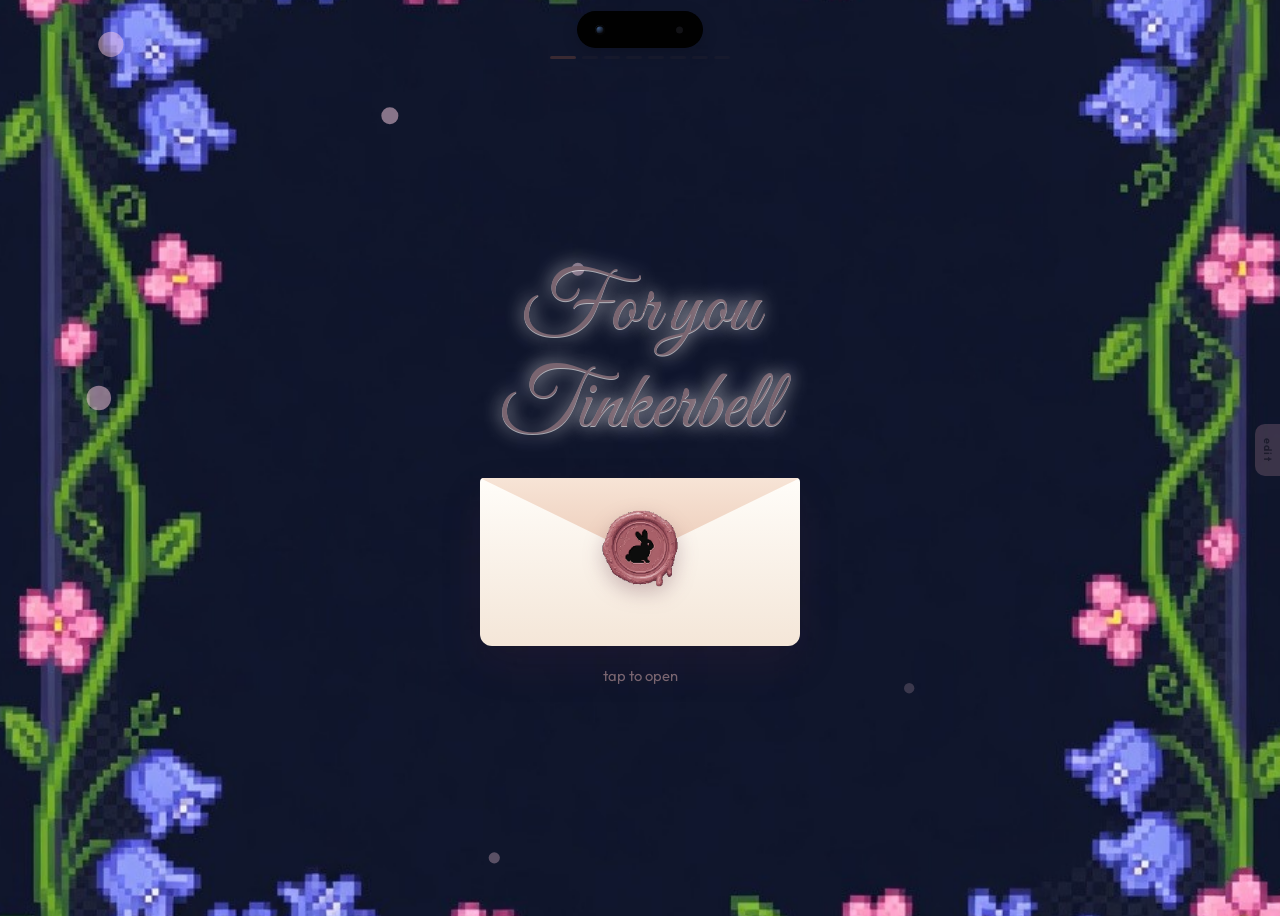
==== commit bf9aef84: "Pin both clocks and make the ask button continue. Her time is Singapore and Stinks Time is Berlin, s" ====
--- a/meadow/index.html
+++ b/meadow/index.html
@@ -151,7 +151,7 @@
         <p class="mercy" hidden data-text="ask.mercy"></p>
       </section>
 
-      <section class="panel" id="scene-date" hidden>
+      <section class="panel" id="scene-date">
         <p class="tiny" data-text="date.kicker">chapter two</p>
         <h2 class="display" data-text="date.title" data-mode="html"></h2>
         <p class="soft" data-text="date.lede"></p>
@@ -170,7 +170,7 @@
         <button class="go" data-lock data-text="date.lock">that’s our date</button>
       </section>
 
-      <section class="panel" id="scene-yes" hidden>
+      <section class="panel" id="scene-yes">
         <div class="kept">
           <img data-src="images.finale" src="assets/storybook.jpg" alt="" />
           <div>
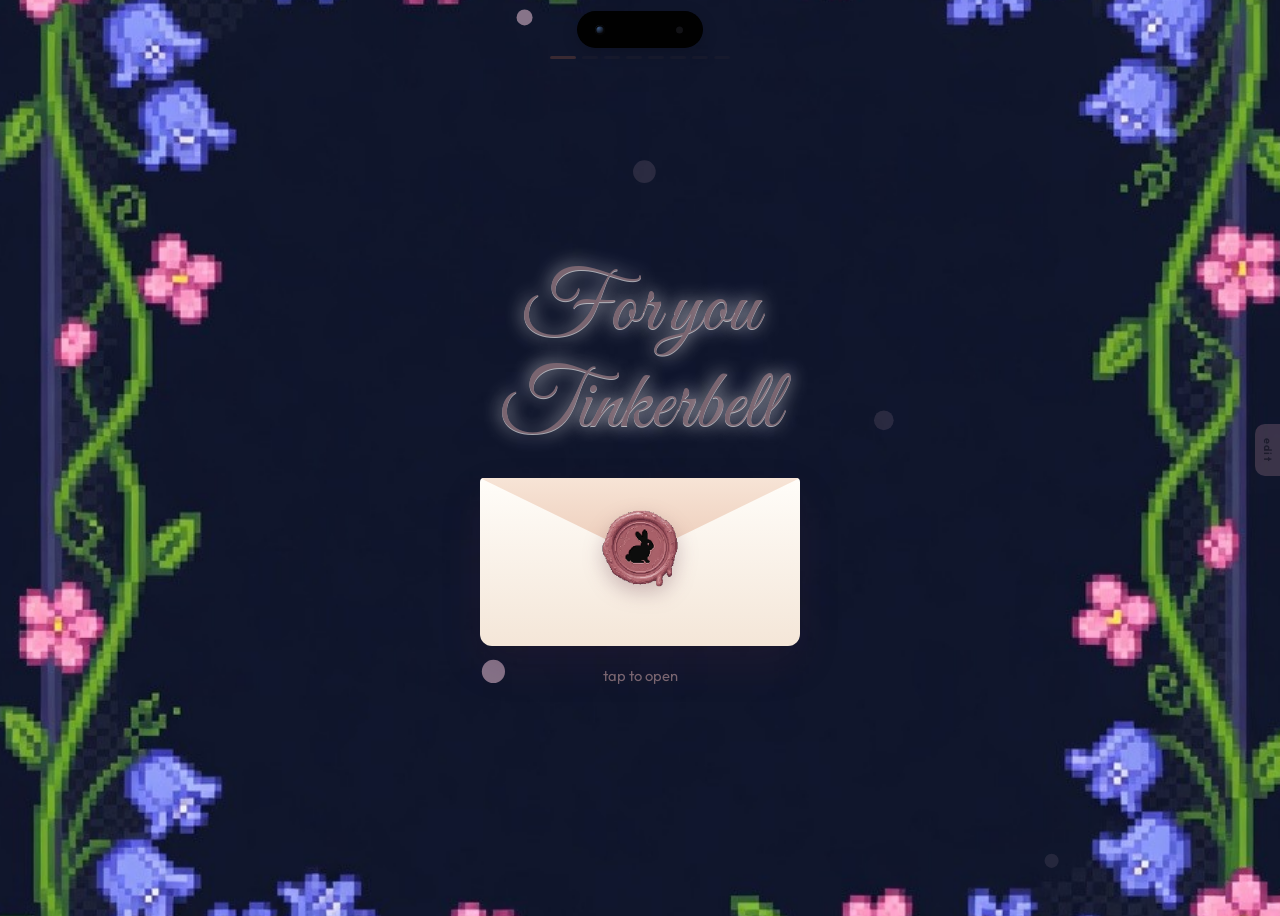
==== commit 0d1bcb07: "Remove the letter page continue button." ====
--- a/meadow/index.html
+++ b/meadow/index.html
@@ -137,7 +137,6 @@
             <img data-src="images.seal" src="assets/seal.png" alt="" />
           </button>
         </article>
-        <button class="go dark continue" data-next-ask data-text="letter.continue">keep going</button>
       </section>
 
       <section class="panel" id="scene-ask">
